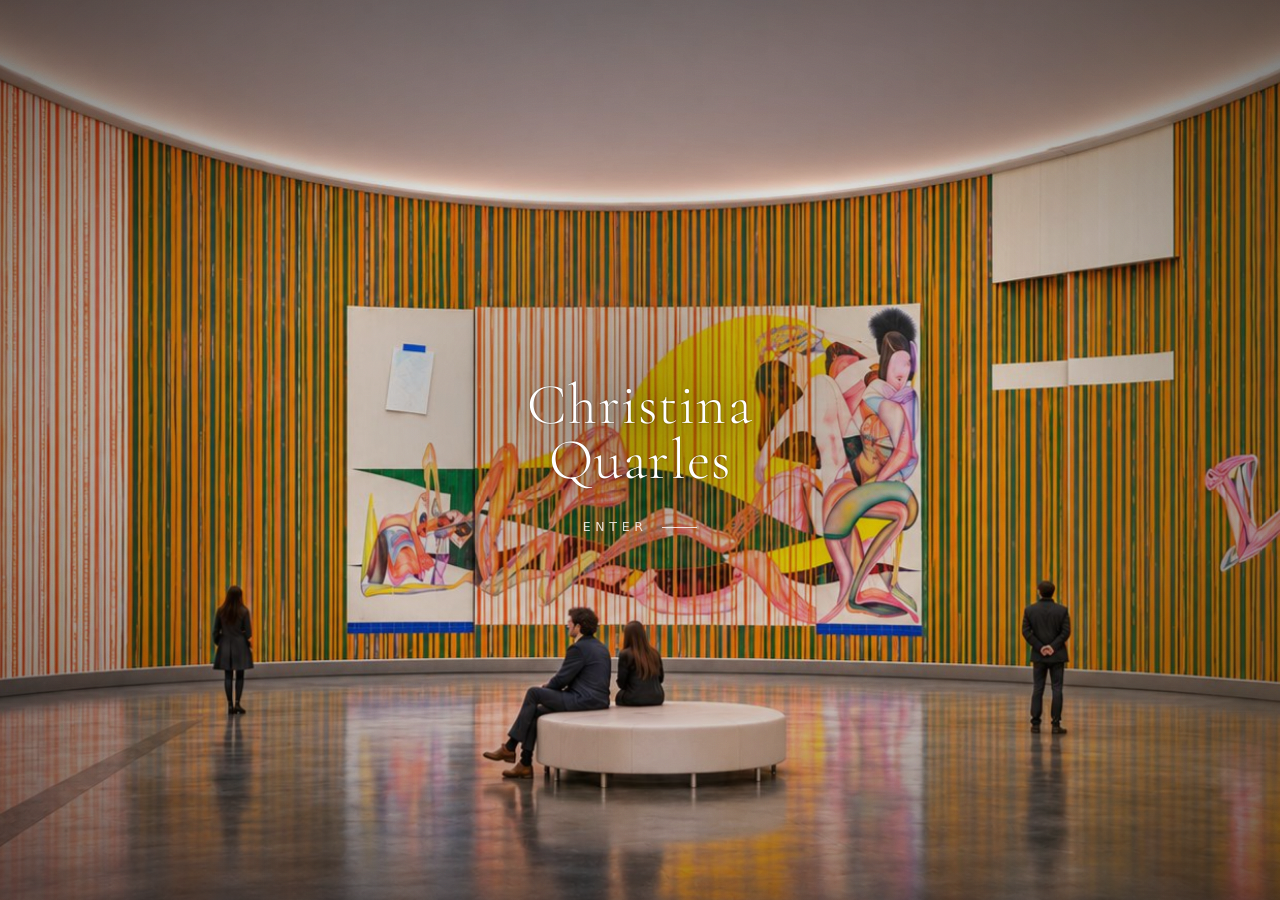
==== index.html @ ac4d46bc "Smaller titles, uncropped latest images Co-Authored-By: Claude Sonnet 5.5 <noreply@anthropic.com> Cl" ====
<!DOCTYPE html>
<html lang="en">
<head><meta name="color-scheme" content="light only"><style>:root{color-scheme:light only}</style>
<meta charset="utf-8">
<meta name="robots" content="noindex,nofollow">
<meta name="viewport" content="width=device-width,initial-scale=1,viewport-fit=cover">
<title>Christina Quarles</title>
<link rel="preconnect" href="https://fonts.googleapis.com">
<link rel="preconnect" href="https://fonts.gstatic.com" crossorigin>
<link href="https://fonts.googleapis.com/css2?family=Cormorant+Garamond:wght@300;400&display=swap" rel="stylesheet">
<style>
  :root{--ease:cubic-bezier(.22,.61,.36,1)}
  *{box-sizing:border-box;margin:0}
  html,body{height:100%;background:#0b0907;overflow:hidden}
  .stage{position:fixed;inset:0;overflow:hidden}
  .hero{position:absolute;inset:-4%;background:url([data-uri]) center/cover no-repeat;
    transform-origin:58% 50%;animation:drift 38s ease-in-out infinite alternate, rise 2.4s var(--ease) both;will-change:transform}
  /* slow cinematic push + sideways drift */
  @keyframes drift{
    0%{transform:scale(1.02) translate3d(-1.2%,0,0)}
    100%{transform:scale(1.14) translate3d(1.4%,-1%,0)}}
  @keyframes rise{from{opacity:0;filter:brightness(.4) blur(6px)}to{opacity:1;filter:none}}
  /* travelling light across the curved wall and polished floor */
  .sheen{position:absolute;inset:0;pointer-events:none;mix-blend-mode:soft-light;opacity:.7;
    background:linear-gradient(100deg,transparent 30%,rgba(255,226,170,.55) 48%,rgba(255,255,255,.35) 52%,transparent 70%);
    background-size:240% 100%;animation:sheen 16s ease-in-out infinite alternate}
  @keyframes sheen{from{background-position:100% 0}to{background-position:0% 0}}
  /* floor reflections shimmer */
  .floor{position:absolute;left:0;right:0;bottom:0;height:34%;pointer-events:none;mix-blend-mode:overlay;opacity:.5;
    background:repeating-linear-gradient(90deg,rgba(255,170,90,.0) 0 40px,rgba(255,150,80,.28) 70px,rgba(255,255,255,0) 110px);
    background-size:220px 100%;animation:shimmer 9s linear infinite;
    -webkit-mask-image:linear-gradient(to top,#000,transparent);mask-image:linear-gradient(to top,#000,transparent)}
  @keyframes shimmer{from{background-position:0 0}to{background-position:220px 0}}
  .vignette{position:absolute;inset:0;pointer-events:none;
    background:radial-gradient(ellipse at 50% 46%,rgba(8,6,4,.38) 0%,rgba(8,6,4,.12) 38%,rgba(8,6,4,.62) 100%)}
  .grain{position:absolute;inset:0;pointer-events:none;opacity:.07;mix-blend-mode:overlay;
    background-image:url("data:image/svg+xml;utf8,<svg xmlns='http://www.w3.org/2000/svg' width='160' height='160'><filter id='n'><feTurbulence type='fractalNoise' baseFrequency='.9' numOctaves='2'/></filter><rect width='100%' height='100%' filter='url(%23n)'/></svg>");
    animation:grain 1.2s steps(6) infinite}
  @keyframes grain{0%{transform:translate(0,0)}25%{transform:translate(-3%,2%)}50%{transform:translate(2%,-3%)}75%{transform:translate(-2%,-1%)}100%{transform:translate(3%,3%)}}

  .center{position:absolute;inset:0;display:flex;flex-direction:column;align-items:center;justify-content:center;gap:1.4rem;text-align:center;padding:0 5vw}
  .name{font-family:'Cormorant Garamond','Times New Roman',Georgia,serif;font-weight:300;color:#fff;text-decoration:none;
    font-size:clamp(1.8rem,5vw,3.6rem);line-height:.95;letter-spacing:.02em;
    text-shadow:0 2px 30px rgba(0,0,0,.45),0 0 2px rgba(0,0,0,.35);
    opacity:0;animation:nameIn 2.2s var(--ease) .9s forwards;transition:letter-spacing .9s var(--ease),text-shadow .6s;
    -webkit-tap-highlight-color:transparent;cursor:pointer;padding:.2em .3em}
  .name span{display:block}
  .name:hover,.name:focus-visible{letter-spacing:.07em;text-shadow:0 2px 40px rgba(0,0,0,.55),0 0 24px rgba(255,200,120,.35);outline:none}
  @keyframes nameIn{from{opacity:0;transform:translateY(18px);filter:blur(10px)}to{opacity:1;transform:none;filter:none}}
  .enter{font:400 .78rem/1 ui-sans-serif,system-ui,-apple-system,'Helvetica Neue',sans-serif;letter-spacing:.38em;text-transform:uppercase;color:rgba(255,255,255,.82);
    opacity:0;animation:fadeIn 1.6s ease 2.4s forwards}
  .enter i{display:inline-block;width:2.2rem;height:1px;background:currentColor;vertical-align:middle;margin-left:.9rem;transform-origin:left;animation:line 2.4s ease-in-out 3s infinite}
  @keyframes line{0%,100%{transform:scaleX(.4)}50%{transform:scaleX(1)}}
  @keyframes fadeIn{to{opacity:1}}
  .fade{position:fixed;inset:0;background:#0b0907;opacity:0;pointer-events:none;transition:opacity .9s ease}
  .fade.on{opacity:1;pointer-events:all}
  @media (max-width:640px){.name{text-shadow:0 2px 24px rgba(0,0,0,.7),0 0 3px rgba(0,0,0,.6)}.enter{text-shadow:0 1px 10px rgba(0,0,0,.8)}.vignette{background:radial-gradient(ellipse at 50% 46%,rgba(8,6,4,.5) 0%,rgba(8,6,4,.25) 45%,rgba(8,6,4,.7) 100%)}}
  @media (prefers-reduced-motion:reduce){
    .hero,.sheen,.floor,.grain,.enter i{animation:none}
    .hero{opacity:1;filter:none}
    .name,.enter{animation-duration:.01s;animation-delay:0s}
  }
</style>
</head>
<body>
<main class="stage">
  <div class="hero" role="img" aria-label="Visitors in a circular gallery surrounded by large paintings by Christina Quarles"></div>
  <div class="sheen"></div><div class="floor"></div><div class="vignette"></div><div class="grain"></div>
  <div class="center">
    <a class="name" id="enter" href="design-study/" aria-label="Enter the Christina Quarles site"><span>Christina</span><span>Quarles</span></a>
    <div class="enter">Enter<i></i></div>
  </div>
</main>
<div class="fade" id="fade"></div>
<script>
  // Set this to the real main page of the site.
  const ENTER_URL = "design-study/";
  const a = document.getElementById('enter'), fade = document.getElementById('fade');
  a.setAttribute('href', ENTER_URL);
  a.addEventListener('click', e => {
    if (e.metaKey || e.ctrlKey || e.shiftKey) return;
    e.preventDefault(); fade.classList.add('on');
    setTimeout(() => location.href = ENTER_URL, 850);
  });
  document.querySelector('.enter').addEventListener('click', () => a.click());
  document.querySelector('.enter').style.cursor = 'pointer';
</script>
</body>
</html>
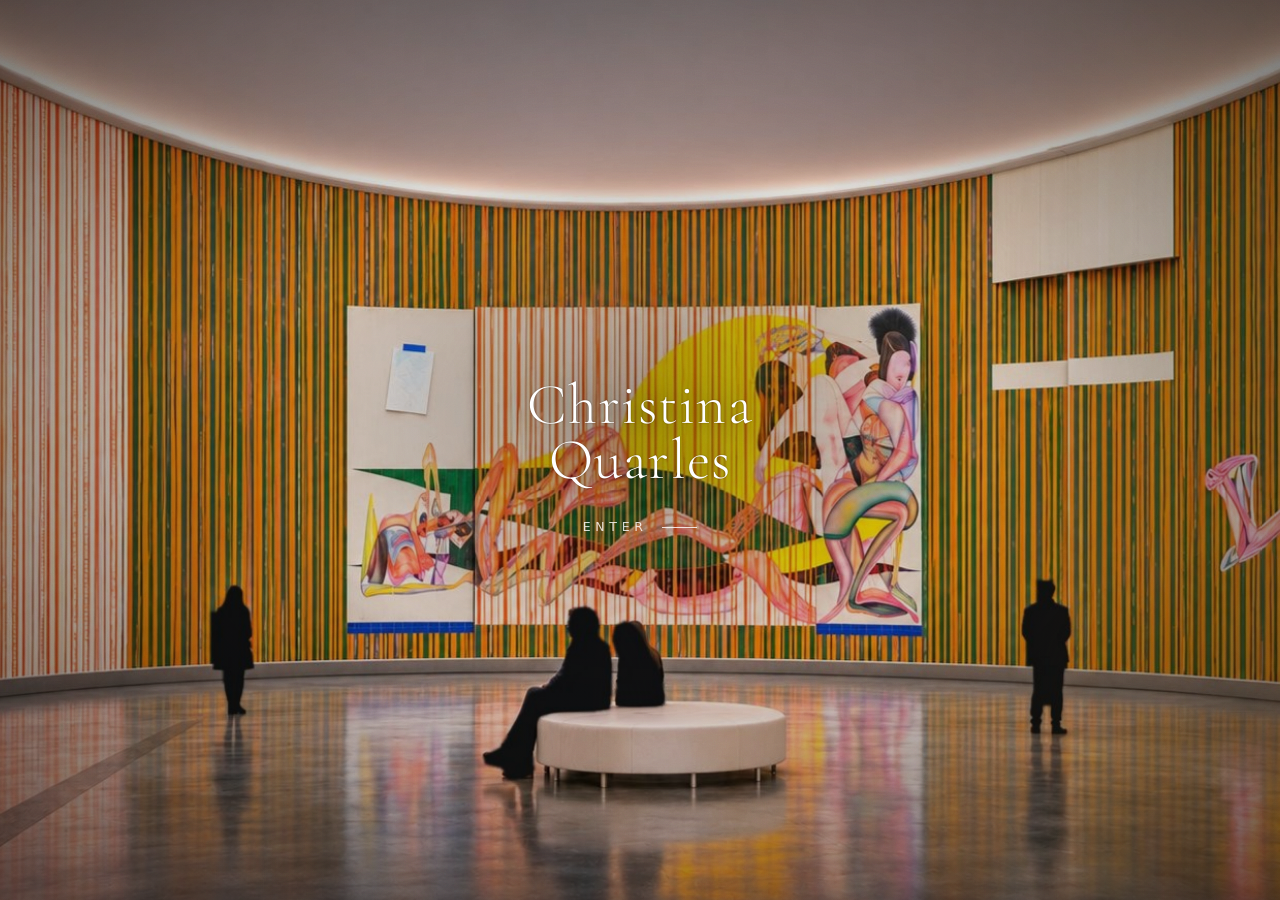
==== commit 94e303d9: "Silhouette visitors in landing photo; bars flip 360 and dissolve into the gallery page Co-Authored-B" ====
--- a/index.html
+++ b/index.html
@@ -13,7 +13,7 @@
   *{box-sizing:border-box;margin:0}
   html,body{height:100%;background:#0b0907;overflow:hidden}
   .stage{position:fixed;inset:0;overflow:hidden}
-  .hero{position:absolute;inset:-4%;background:url([data-uri]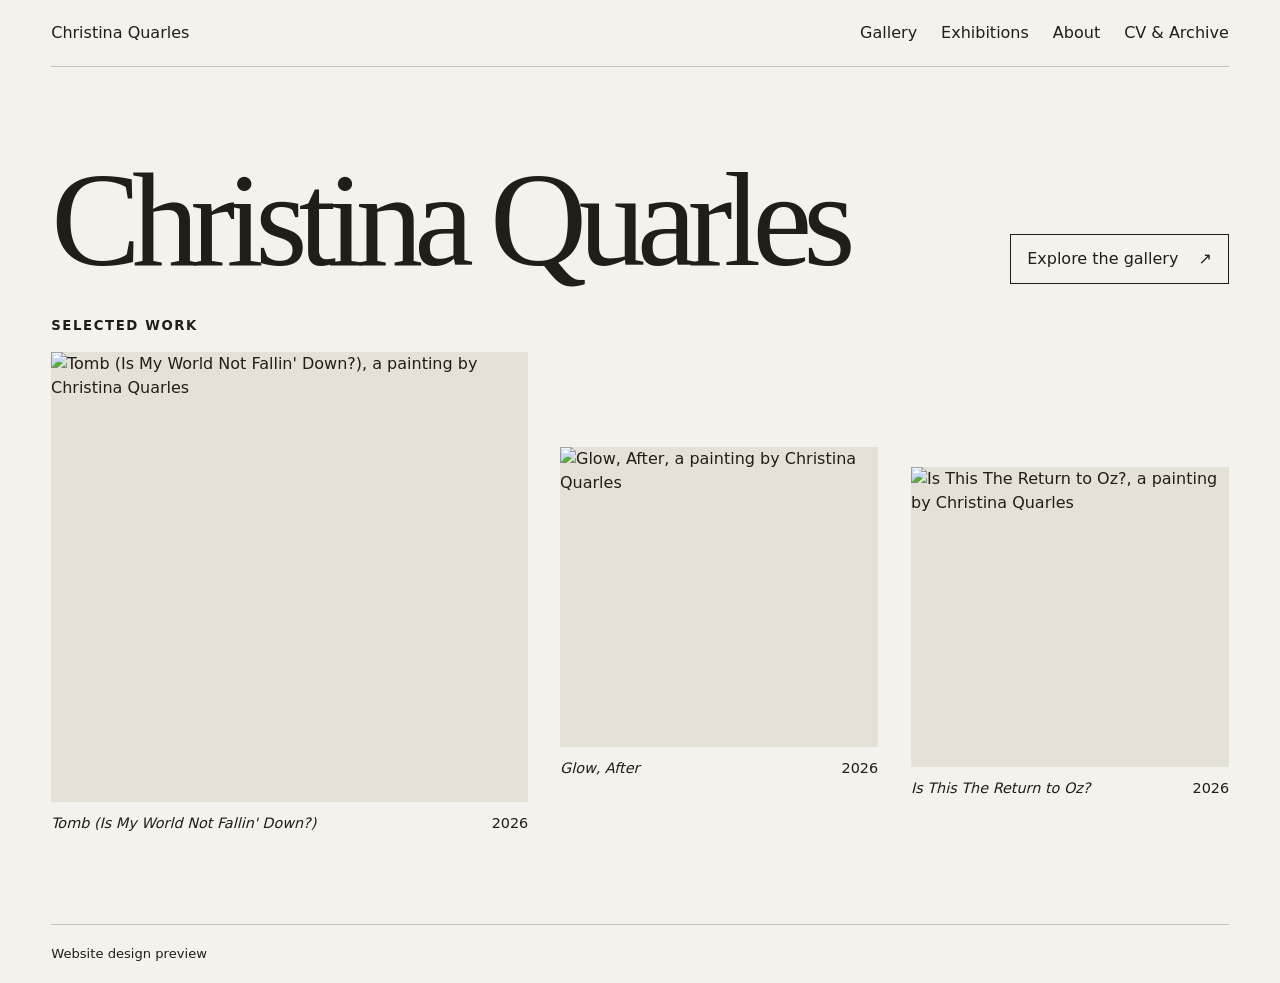
==== commit 650aad82: "Showcase Christina Quarles paintings on the home page" ====
--- a/index.html
+++ b/index.html
@@ -1,103 +1,94 @@
-<!DOCTYPE html>
+<!doctype html>
 <html lang="en">
-<head><meta name="color-scheme" content="light only"><style>:root{color-scheme:light only}</style>
+<head>
 <meta charset="utf-8">
+<meta name="viewport" content="width=device-width,initial-scale=1">
 <meta name="robots" content="noindex,nofollow">
-<meta name="viewport" content="width=device-width,initial-scale=1,viewport-fit=cover">
-<title>Christina Quarles</title>
-<link rel="preconnect" href="https://fonts.googleapis.com">
-<link rel="preconnect" href="https://fonts.gstatic.com" crossorigin>
-<link href="https://fonts.googleapis.com/css2?family=Cormorant+Garamond:wght@300;400&display=swap" rel="stylesheet">
+<meta name="color-scheme" content="light">
+<title>Christina Quarles — Selected Work</title>
 <style>
-  :root{--ease:cubic-bezier(.22,.61,.36,1)}
-  *{box-sizing:border-box;margin:0}
-  html,body{height:100%;background:#0b0907;overflow:hidden}
-  .stage{position:fixed;inset:0;overflow:hidden}
-  .hero{position:absolute;inset:-4%;background:url([data-uri]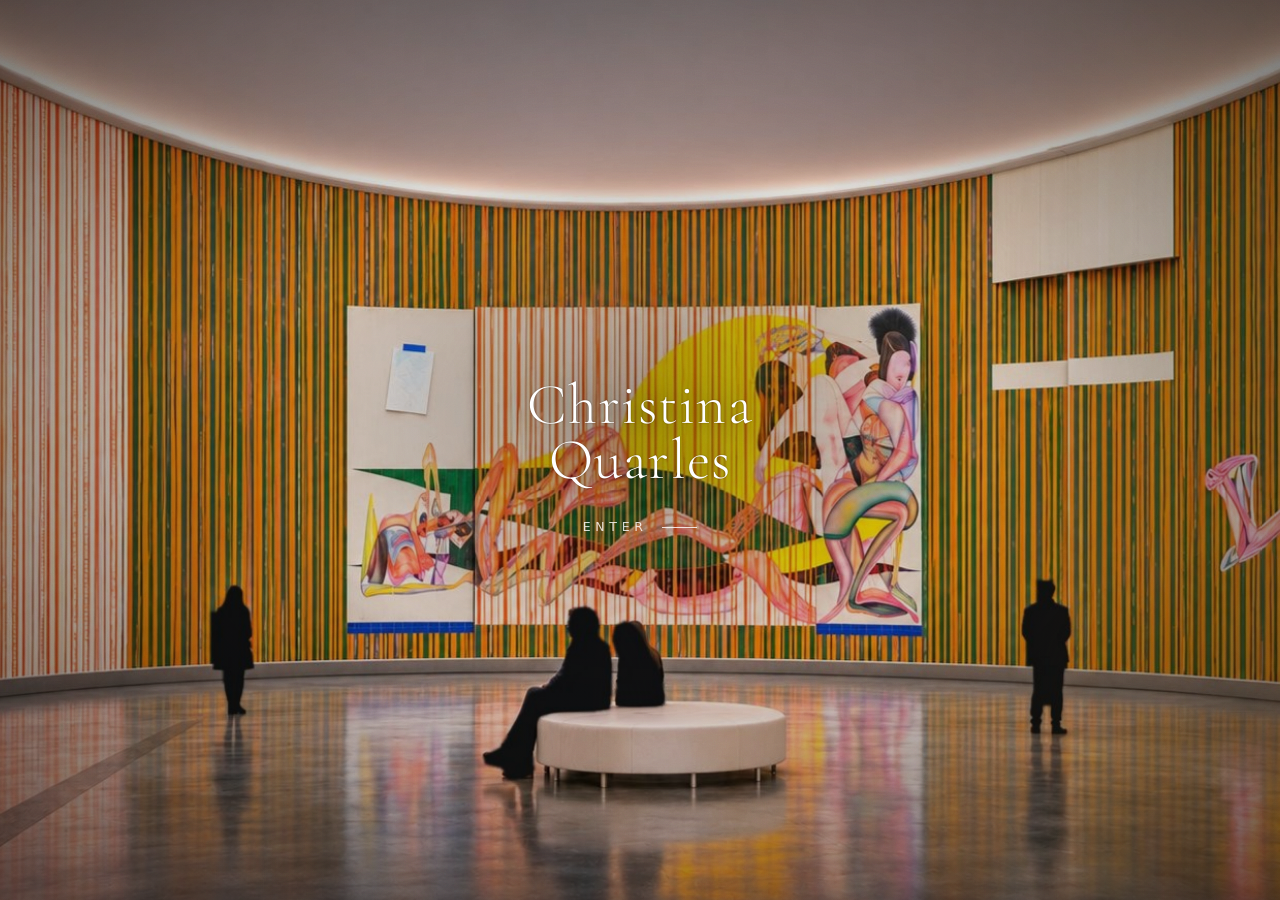
==== commit 9d8118c2: "Restore Christina Quarles mural landing page" ====
--- a/index.html
+++ b/index.html
@@ -1,94 +1,107 @@
-<!doctype html>
+<!DOCTYPE html>
 <html lang="en">
-<head>
+<head><meta name="color-scheme" content="light only"><style>:root{color-scheme:light only}</style>
 <meta charset="utf-8">
-<meta name="viewport" content="width=device-width,initial-scale=1">
 <meta name="robots" content="noindex,nofollow">
-<meta name="color-scheme" content="light">
-<title>Christina Quarles — Selected Work</title>
+<meta name="viewport" content="width=device-width,initial-scale=1,viewport-fit=cover">
+<title>Christina Quarles</title>
+<link rel="preconnect" href="https://fonts.googleapis.com">
+<link rel="preconnect" href="https://fonts.gstatic.com" crossorigin>
+<link href="https://fonts.googleapis.com/css2?family=Cormorant+Garamond:wght@300;400&display=swap" rel="stylesheet">
 <style>
-  * { box-sizing: border-box; }
-  body { margin: 0; background: #f4f2ec; color: #211e1a; font: 1rem/1.5 system-ui, sans-serif; }
-  a { color: inherit; text-underline-offset: .25em; }
-  a:focus-visible { outline: 2px solid currentColor; outline-offset: 5px; }
-  header, main, footer { width: min(92%, 1440px); margin-inline: auto; }
-  header { display: flex; justify-content: space-between; align-items: baseline; gap: .8rem 2rem; flex-wrap: wrap; padding-block: 1.3rem; border-bottom: 1px solid #c8c2b8; }
-  header a { text-decoration: none; }
-  header a:hover { text-decoration: underline; }
-  nav { display: flex; flex-wrap: wrap; gap: .5rem 1.5rem; }
-  h1 { margin: 0; font: 400 clamp(3rem, 10.5vw, 10rem)/.95 Georgia, serif; letter-spacing: -.065em; }
-  .intro { display: flex; justify-content: space-between; align-items: end; gap: 1rem 2rem; flex-wrap: wrap; padding-block: clamp(2.5rem, 7vw, 7rem) 2rem; }
-  .gallery-link { display: inline-flex; align-items: center; gap: 1.25rem; padding: .75rem 1rem; border: 1px solid currentColor; text-decoration: none; }
-  .gallery-link:hover { background: #211e1a; color: #f4f2ec; }
-  h2 { margin: 0 0 1rem; font-size: .83rem; font-weight: 600; letter-spacing: .12em; text-transform: uppercase; }
-  .works { display: grid; grid-template-columns: 1.5fr 1fr 1fr; gap: clamp(1rem, 2.5vw, 2.75rem); align-items: center; }
-  figure { margin: 0; min-width: 0; }
-  figure:nth-child(2) { margin-top: 2.5rem; }
-  figure:nth-child(3) { margin-top: 5rem; }
-  .art { aspect-ratio: 1.06; display: grid; background: #e6e1d7; }
-  .art img { display: block; width: 100%; height: 100%; min-height: 0; object-fit: contain; }
-  figcaption { display: flex; justify-content: space-between; gap: .75rem; margin-top: .65rem; font-size: .9rem; }
-  footer { border-top: 1px solid #c8c2b8; margin-top: clamp(2.5rem, 7vw, 6rem); padding-block: 1.2rem; font-size: .82rem; }
-  @media (prefers-reduced-motion: no-preference) {
-    figure { animation: reveal 1.35s cubic-bezier(.2,.7,.2,1) both; }
-    figure:nth-child(2) { animation-delay: .15s; }
-    figure:nth-child(3) { animation-delay: .3s; }
-    @keyframes reveal { from { opacity: .45; transform: translateY(.85rem) scale(.98); } to { opacity: 1; transform: none; } }
+  :root{--ease:cubic-bezier(.22,.61,.36,1)}
+  *{box-sizing:border-box;margin:0}
+  html,body{height:100%;background:#0b0907;overflow:hidden}
+  .stage{position:fixed;inset:0;overflow:hidden}
+  .hero{position:absolute;inset:-4%;background:url([data-uri]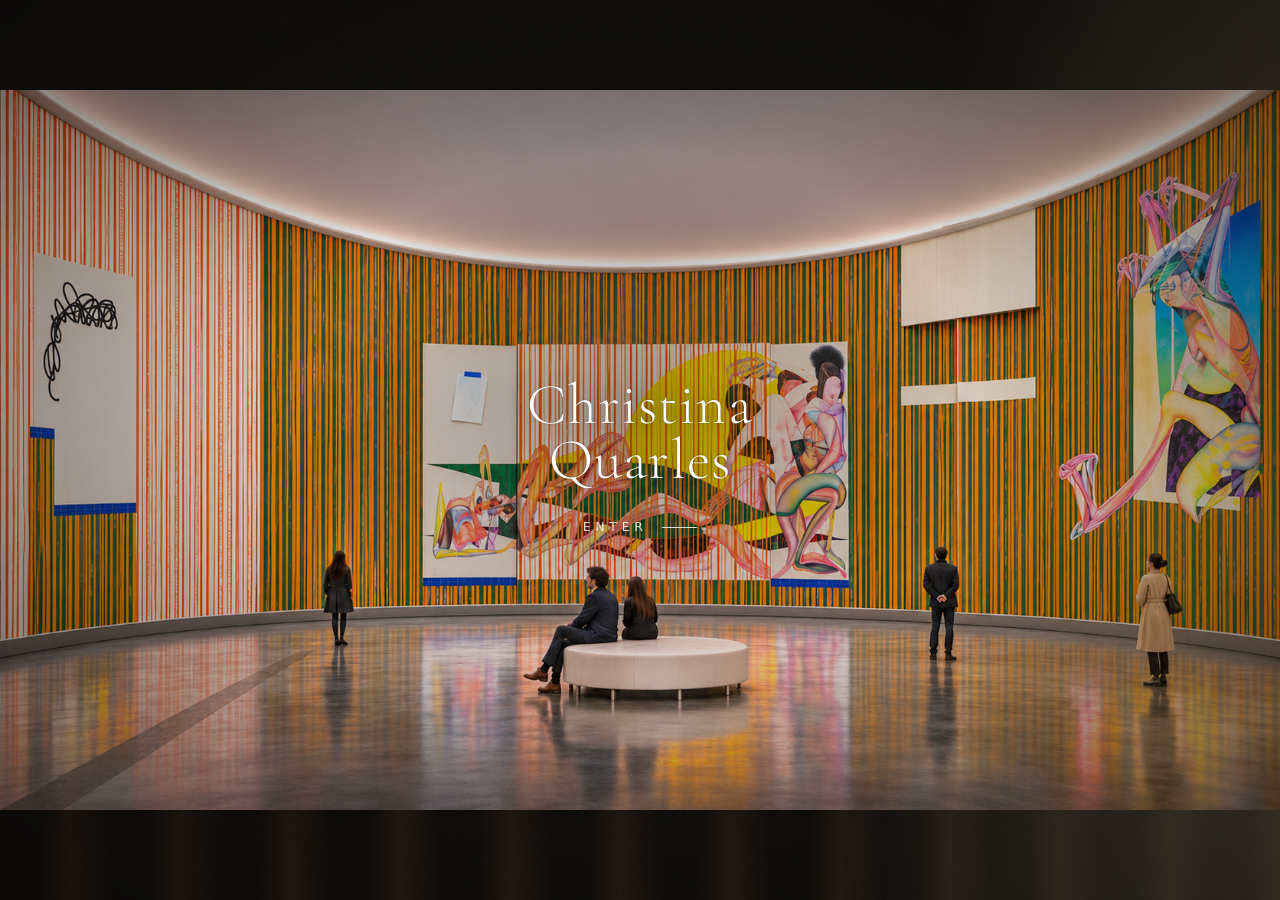
==== commit 80525dcb: "Show the full CQ Arts mural with a portrait mobile layout" ====
--- a/index.html
+++ b/index.html
@@ -13,12 +13,8 @@
   *{box-sizing:border-box;margin:0}
   html,body{height:100%;background:#0b0907;overflow:hidden}
   .stage{position:fixed;inset:0;overflow:hidden}
-  .hero{position:absolute;inset:-4%;background:url([data-uri]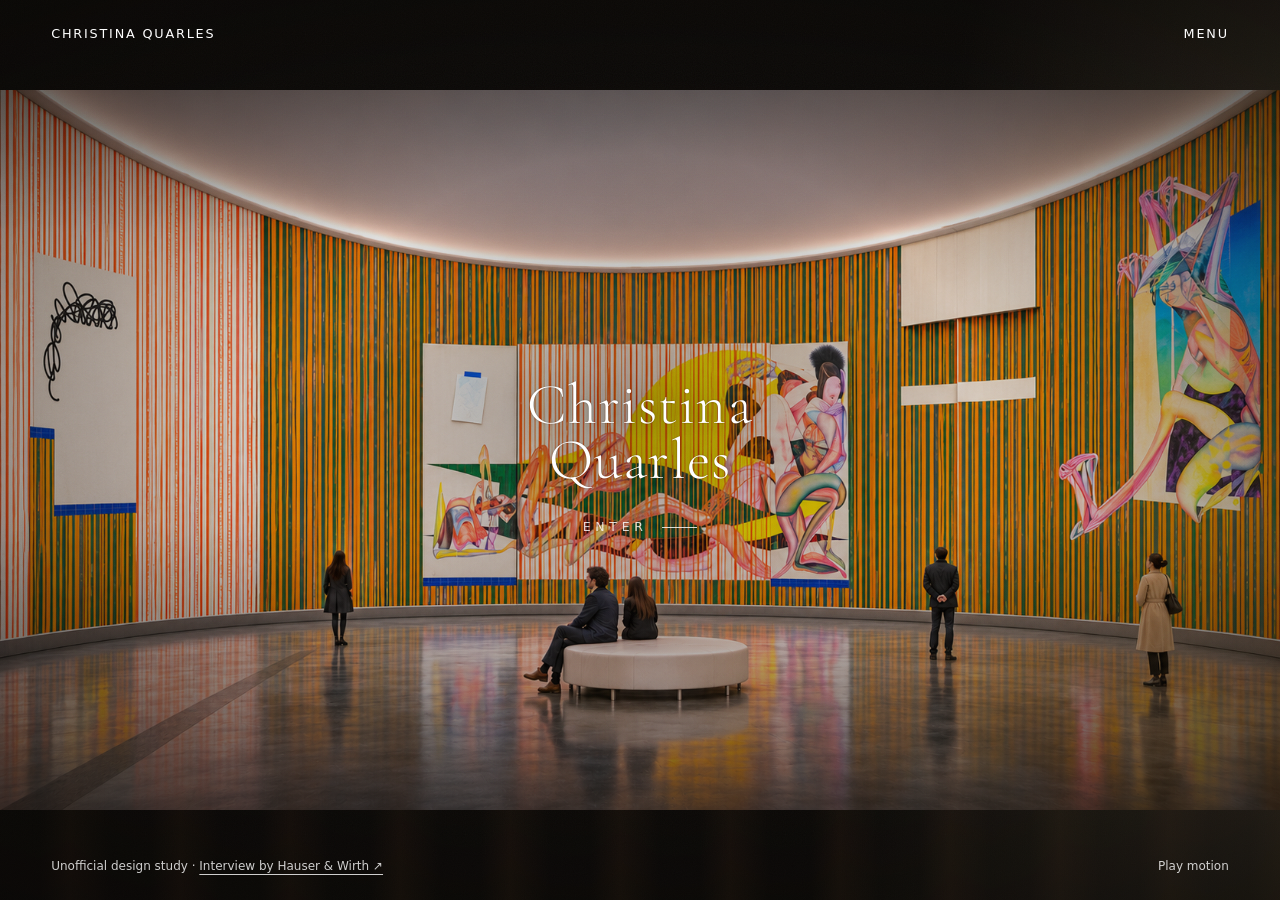
